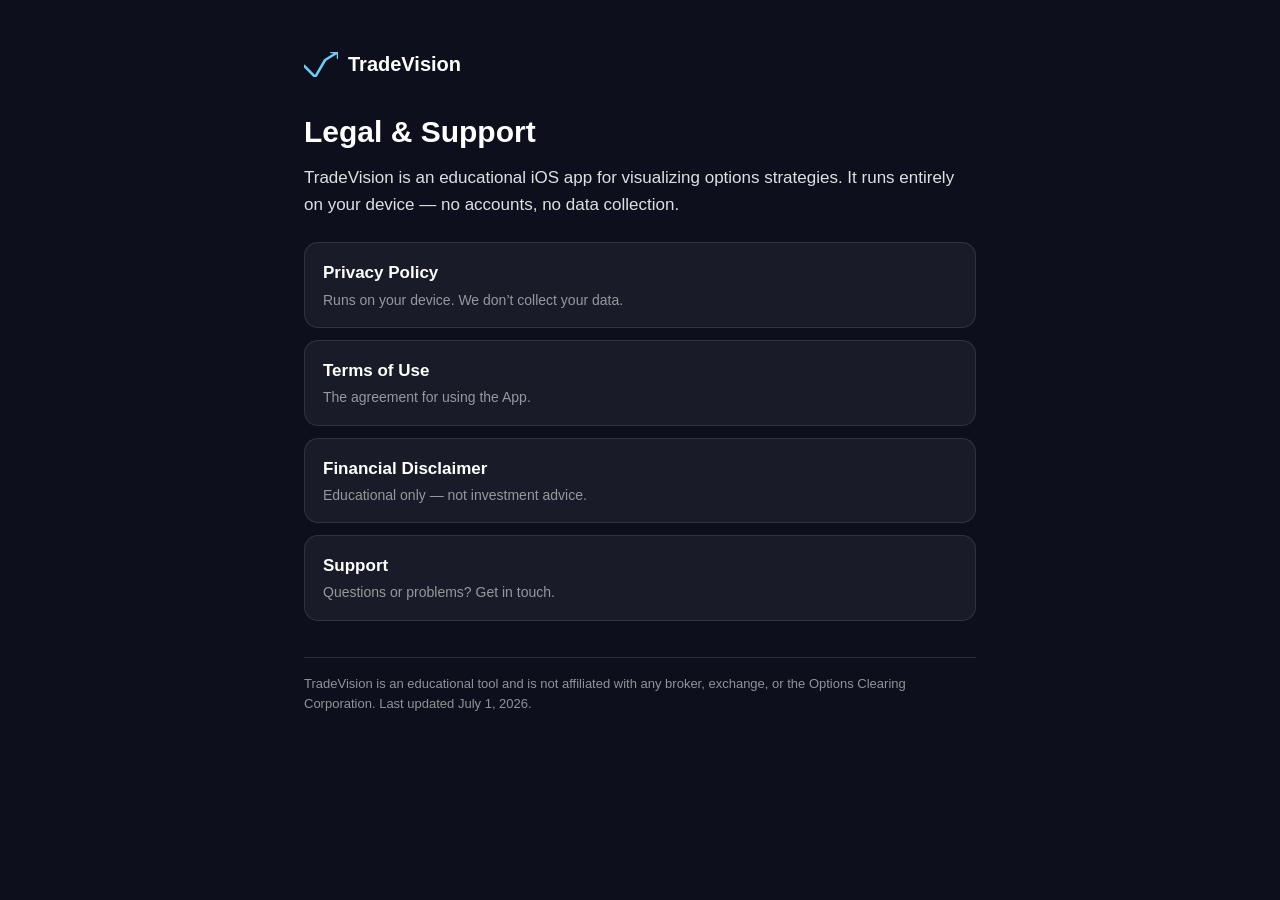
==== docs/index.html @ a3772a59 "Add hosted legal & support pages for App Store submission Privacy Policy, Terms of Use, Financial Di" ====
<!DOCTYPE html>
<html lang="en">
<head>
<meta charset="utf-8">
<meta name="viewport" content="width=device-width, initial-scale=1">
<title>TradeVision — Legal &amp; Support</title>
<link rel="stylesheet" href="style.css">
</head>
<body>
<main>
  <div class="brand">
    <svg width="34" height="25" viewBox="0 0 68 50" fill="none" xmlns="http://www.w3.org/2000/svg">
      <path d="M0 27.5 L22.4 50 L42.2 16 L68 0 M54.4 0 L68 0 L68 12" stroke="rgb(107,204,245)" stroke-width="5" stroke-linecap="round" stroke-linejoin="round"/>
    </svg>
    <span>TradeVision</span>
  </div>
  <h1>Legal &amp; Support</h1>
  <p>TradeVision is an educational iOS app for visualizing options strategies. It runs entirely on your device — no accounts, no data collection.</p>
  <nav class="docs">
    <a href="privacy.html">Privacy Policy<small>Runs on your device. We don&rsquo;t collect your data.</small></a>
    <a href="terms.html">Terms of Use<small>The agreement for using the App.</small></a>
    <a href="disclaimer.html">Financial Disclaimer<small>Educational only — not investment advice.</small></a>
    <a href="support.html">Support<small>Questions or problems? Get in touch.</small></a>
  </nav>
  <p class="fine">TradeVision is an educational tool and is not affiliated with any broker, exchange, or the Options Clearing Corporation. Last updated July 1, 2026.</p>
</main>
</body>
</html>
---- docs/style.css ----
/* TradeVision legal/support pages — mirrors the app's dark navy + cyan palette. */
:root {
  --bg: rgb(13, 15, 28);
  --panel: rgb(25, 27, 40);
  --accent: rgb(107, 204, 245);
  --text: rgba(255, 255, 255, 0.87);
  --muted: rgba(255, 255, 255, 0.55);
}
* { box-sizing: border-box; }
body {
  margin: 0;
  background: var(--bg);
  color: var(--text);
  font: 17px/1.6 -apple-system, BlinkMacSystemFont, "Segoe UI", Roboto, Helvetica, Arial, sans-serif;
}
main { max-width: 720px; margin: 0 auto; padding: 48px 24px 64px; }
h1 { font-size: 30px; margin: 0 0 4px; color: #fff; }
h2 { font-size: 19px; margin: 28px 0 6px; color: var(--accent); }
p { margin: 8px 0; }
a { color: var(--accent); }
.effective { color: var(--muted); font-size: 14px; margin-bottom: 24px; }
.fine { color: var(--muted); font-size: 13px; margin-top: 36px; border-top: 1px solid rgba(255,255,255,0.12); padding-top: 16px; }
.brand { display: flex; align-items: center; gap: 10px; margin-bottom: 28px; }
.brand svg { flex: none; }
.brand span { font-weight: 700; font-size: 20px; color: #fff; }
.brand a { text-decoration: none; }
nav.docs { display: grid; gap: 12px; margin-top: 24px; }
nav.docs a {
  display: block; padding: 16px 18px; background: var(--panel);
  border: 1px solid rgba(255,255,255,0.10); border-radius: 14px;
  color: #fff; text-decoration: none; font-weight: 600;
}
nav.docs a small { display: block; color: var(--muted); font-weight: 400; font-size: 14px; margin-top: 2px; }
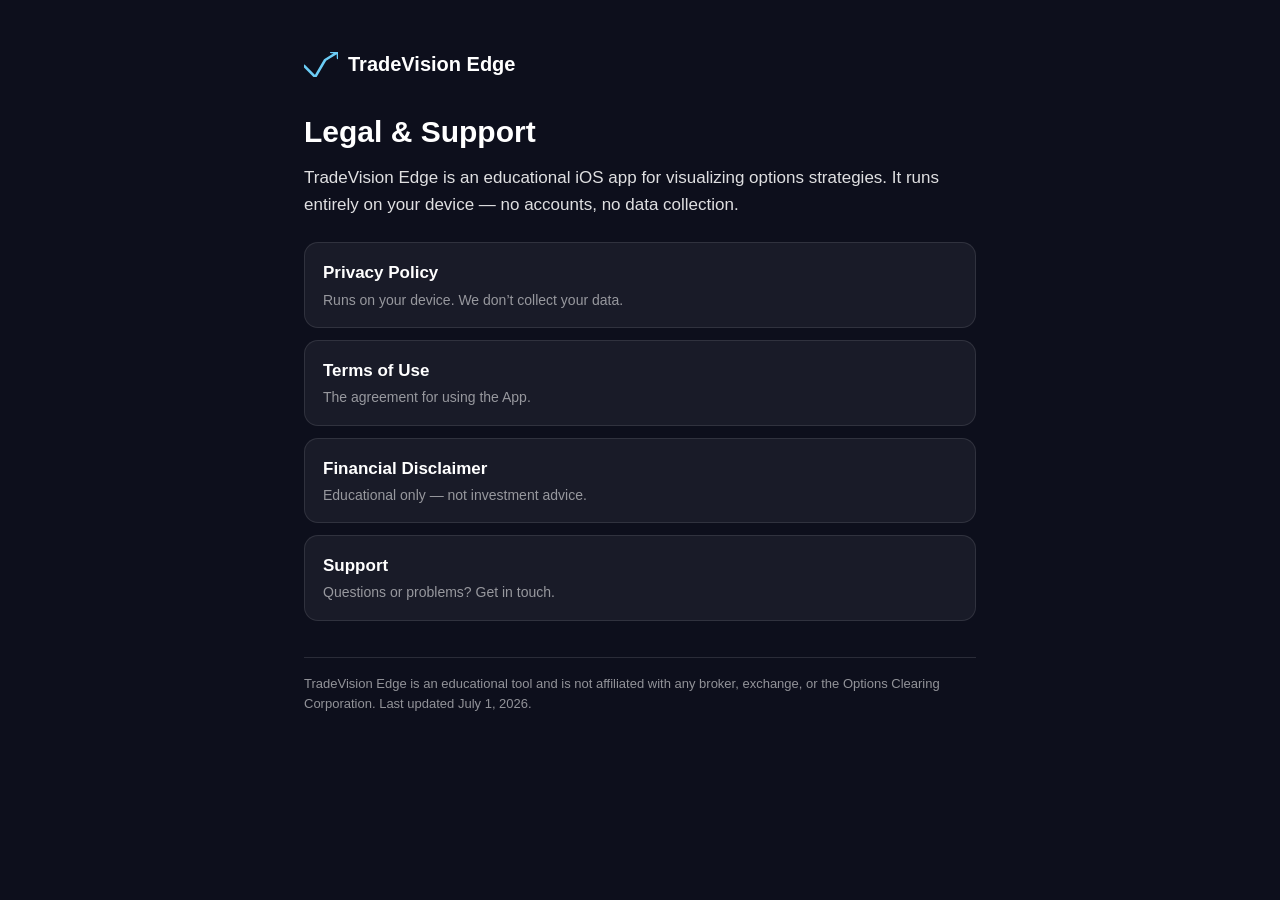
==== commit aaebd4f8: "Rename site to TradeVision Edge across all legal & support pages Co-Authored-By: Claude Opus 4.8 <no" ====
--- a/docs/index.html
+++ b/docs/index.html
@@ -3,7 +3,7 @@
 <head>
 <meta charset="utf-8">
 <meta name="viewport" content="width=device-width, initial-scale=1">
-<title>TradeVision — Legal &amp; Support</title>
+<title>TradeVision Edge — Legal &amp; Support</title>
 <link rel="stylesheet" href="style.css">
 </head>
 <body>
@@ -12,17 +12,17 @@
     <svg width="34" height="25" viewBox="0 0 68 50" fill="none" xmlns="http://www.w3.org/2000/svg">
       <path d="M0 27.5 L22.4 50 L42.2 16 L68 0 M54.4 0 L68 0 L68 12" stroke="rgb(107,204,245)" stroke-width="5" stroke-linecap="round" stroke-linejoin="round"/>
     </svg>
-    <span>TradeVision</span>
+    <span>TradeVision Edge</span>
   </div>
   <h1>Legal &amp; Support</h1>
-  <p>TradeVision is an educational iOS app for visualizing options strategies. It runs entirely on your device — no accounts, no data collection.</p>
+  <p>TradeVision Edge is an educational iOS app for visualizing options strategies. It runs entirely on your device — no accounts, no data collection.</p>
   <nav class="docs">
     <a href="privacy.html">Privacy Policy<small>Runs on your device. We don&rsquo;t collect your data.</small></a>
     <a href="terms.html">Terms of Use<small>The agreement for using the App.</small></a>
     <a href="disclaimer.html">Financial Disclaimer<small>Educational only — not investment advice.</small></a>
     <a href="support.html">Support<small>Questions or problems? Get in touch.</small></a>
   </nav>
-  <p class="fine">TradeVision is an educational tool and is not affiliated with any broker, exchange, or the Options Clearing Corporation. Last updated July 1, 2026.</p>
+  <p class="fine">TradeVision Edge is an educational tool and is not affiliated with any broker, exchange, or the Options Clearing Corporation. Last updated July 1, 2026.</p>
 </main>
 </body>
 </html>
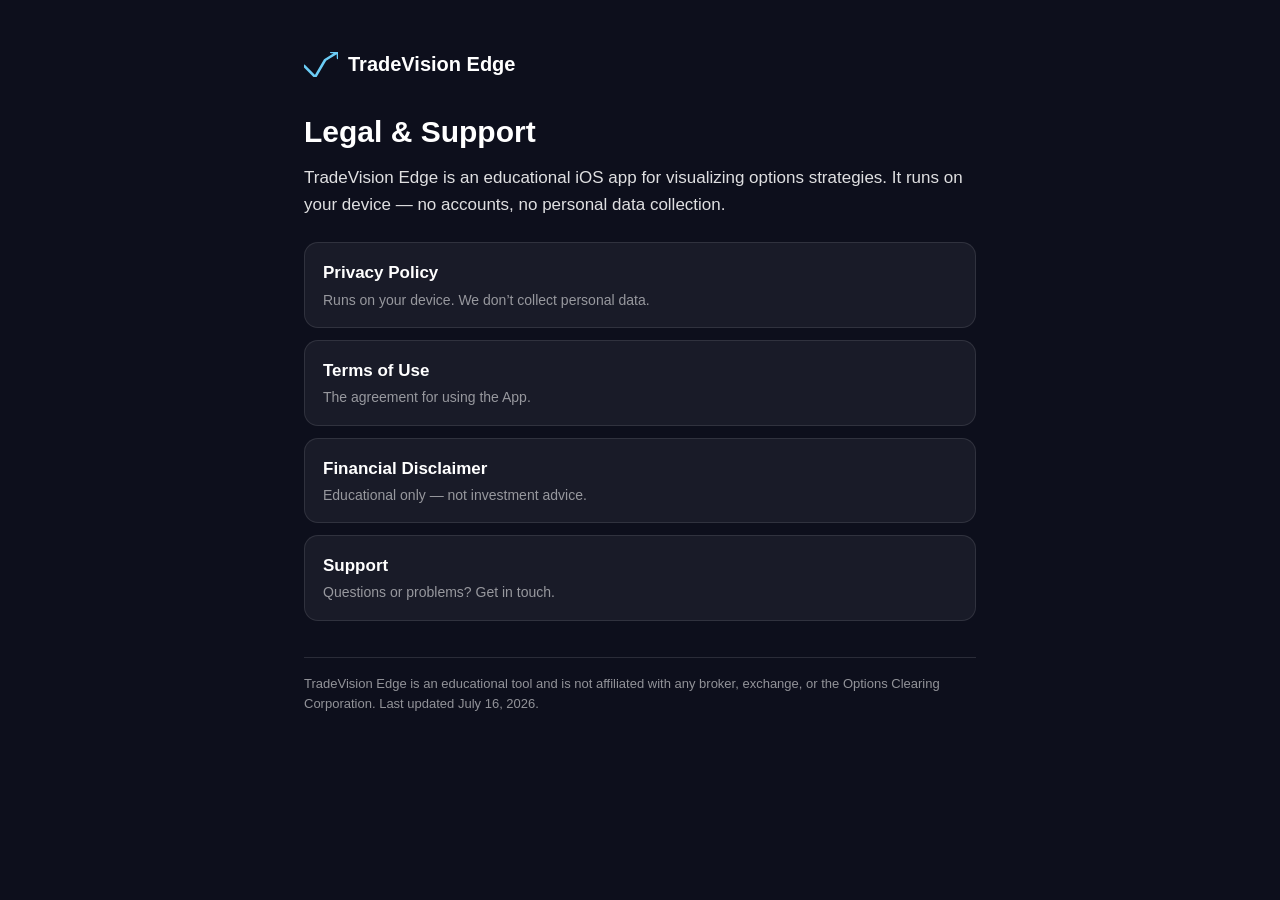
==== commit 54689956: "Privacy policy: correct the network claims, add usage counts The hosted policy had drifted from the " ====
--- a/docs/index.html
+++ b/docs/index.html
@@ -15,14 +15,14 @@
     <span>TradeVision Edge</span>
   </div>
   <h1>Legal &amp; Support</h1>
-  <p>TradeVision Edge is an educational iOS app for visualizing options strategies. It runs entirely on your device — no accounts, no data collection.</p>
+  <p>TradeVision Edge is an educational iOS app for visualizing options strategies. It runs on your device — no accounts, no personal data collection.</p>
   <nav class="docs">
-    <a href="privacy.html">Privacy Policy<small>Runs on your device. We don&rsquo;t collect your data.</small></a>
+    <a href="privacy.html">Privacy Policy<small>Runs on your device. We don&rsquo;t collect personal data.</small></a>
     <a href="terms.html">Terms of Use<small>The agreement for using the App.</small></a>
     <a href="disclaimer.html">Financial Disclaimer<small>Educational only — not investment advice.</small></a>
     <a href="support.html">Support<small>Questions or problems? Get in touch.</small></a>
   </nav>
-  <p class="fine">TradeVision Edge is an educational tool and is not affiliated with any broker, exchange, or the Options Clearing Corporation. Last updated July 1, 2026.</p>
+  <p class="fine">TradeVision Edge is an educational tool and is not affiliated with any broker, exchange, or the Options Clearing Corporation. Last updated July 16, 2026.</p>
 </main>
 </body>
 </html>
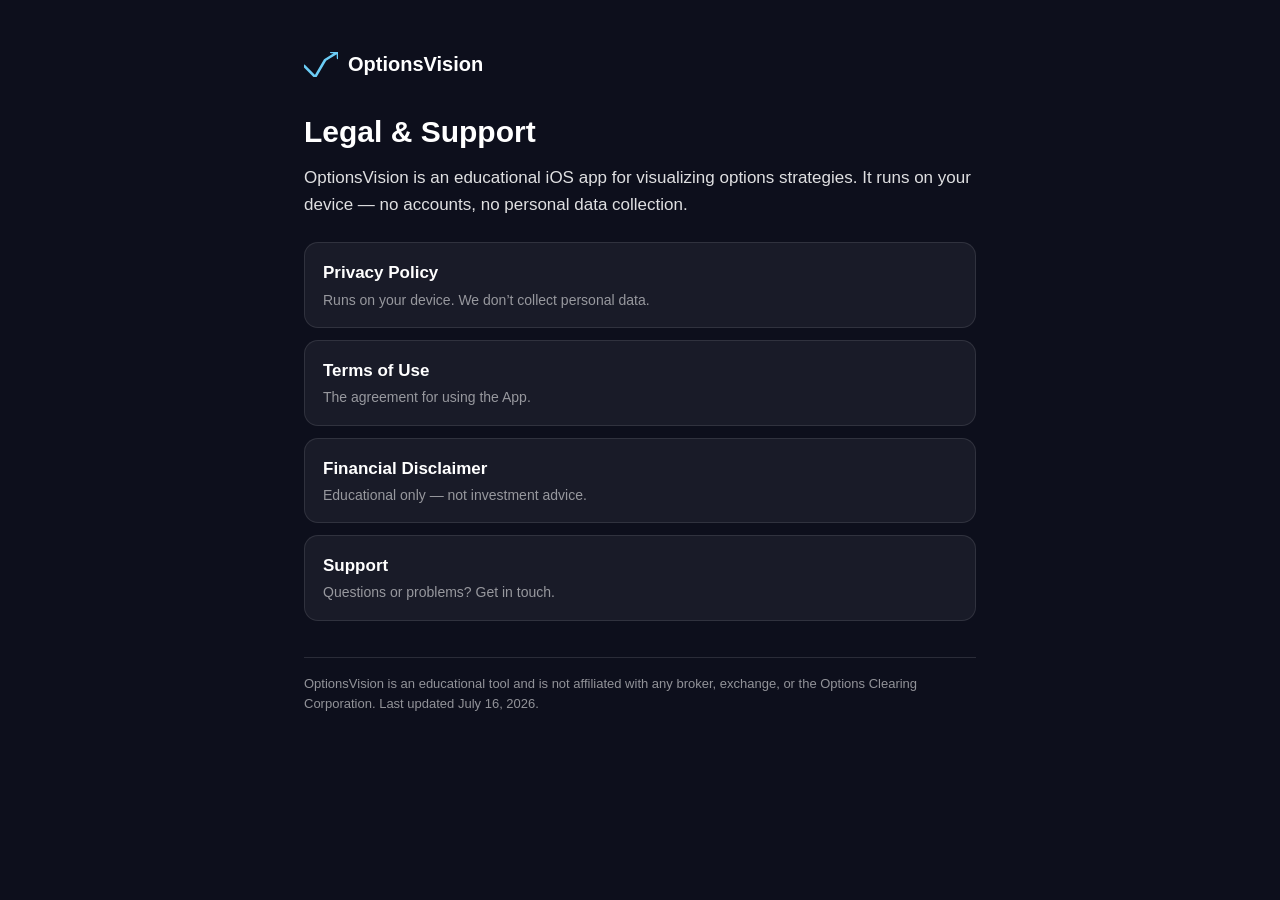
==== commit d4ac8b65: "Legal/Support pages: rename TradeVision Edge → OptionsVision" ====
--- a/docs/index.html
+++ b/docs/index.html
@@ -3,7 +3,7 @@
 <head>
 <meta charset="utf-8">
 <meta name="viewport" content="width=device-width, initial-scale=1">
-<title>TradeVision Edge — Legal &amp; Support</title>
+<title>OptionsVision — Legal &amp; Support</title>
 <link rel="stylesheet" href="style.css">
 </head>
 <body>
@@ -12,17 +12,17 @@
     <svg width="34" height="25" viewBox="0 0 68 50" fill="none" xmlns="http://www.w3.org/2000/svg">
       <path d="M0 27.5 L22.4 50 L42.2 16 L68 0 M54.4 0 L68 0 L68 12" stroke="rgb(107,204,245)" stroke-width="5" stroke-linecap="round" stroke-linejoin="round"/>
     </svg>
-    <span>TradeVision Edge</span>
+    <span>OptionsVision</span>
   </div>
   <h1>Legal &amp; Support</h1>
-  <p>TradeVision Edge is an educational iOS app for visualizing options strategies. It runs on your device — no accounts, no personal data collection.</p>
+  <p>OptionsVision is an educational iOS app for visualizing options strategies. It runs on your device — no accounts, no personal data collection.</p>
   <nav class="docs">
     <a href="privacy.html">Privacy Policy<small>Runs on your device. We don&rsquo;t collect personal data.</small></a>
     <a href="terms.html">Terms of Use<small>The agreement for using the App.</small></a>
     <a href="disclaimer.html">Financial Disclaimer<small>Educational only — not investment advice.</small></a>
     <a href="support.html">Support<small>Questions or problems? Get in touch.</small></a>
   </nav>
-  <p class="fine">TradeVision Edge is an educational tool and is not affiliated with any broker, exchange, or the Options Clearing Corporation. Last updated July 16, 2026.</p>
+  <p class="fine">OptionsVision is an educational tool and is not affiliated with any broker, exchange, or the Options Clearing Corporation. Last updated July 16, 2026.</p>
 </main>
 </body>
 </html>
--- a/docs/style.css
+++ b/docs/style.css
@@ -1,4 +1,4 @@
-/* TradeVision legal/support pages — mirrors the app's dark navy + cyan palette. */
+/* OptionsVision legal/support pages — mirrors the app's dark navy + cyan palette. */
 :root {
   --bg: rgb(13, 15, 28);
   --panel: rgb(25, 27, 40);
